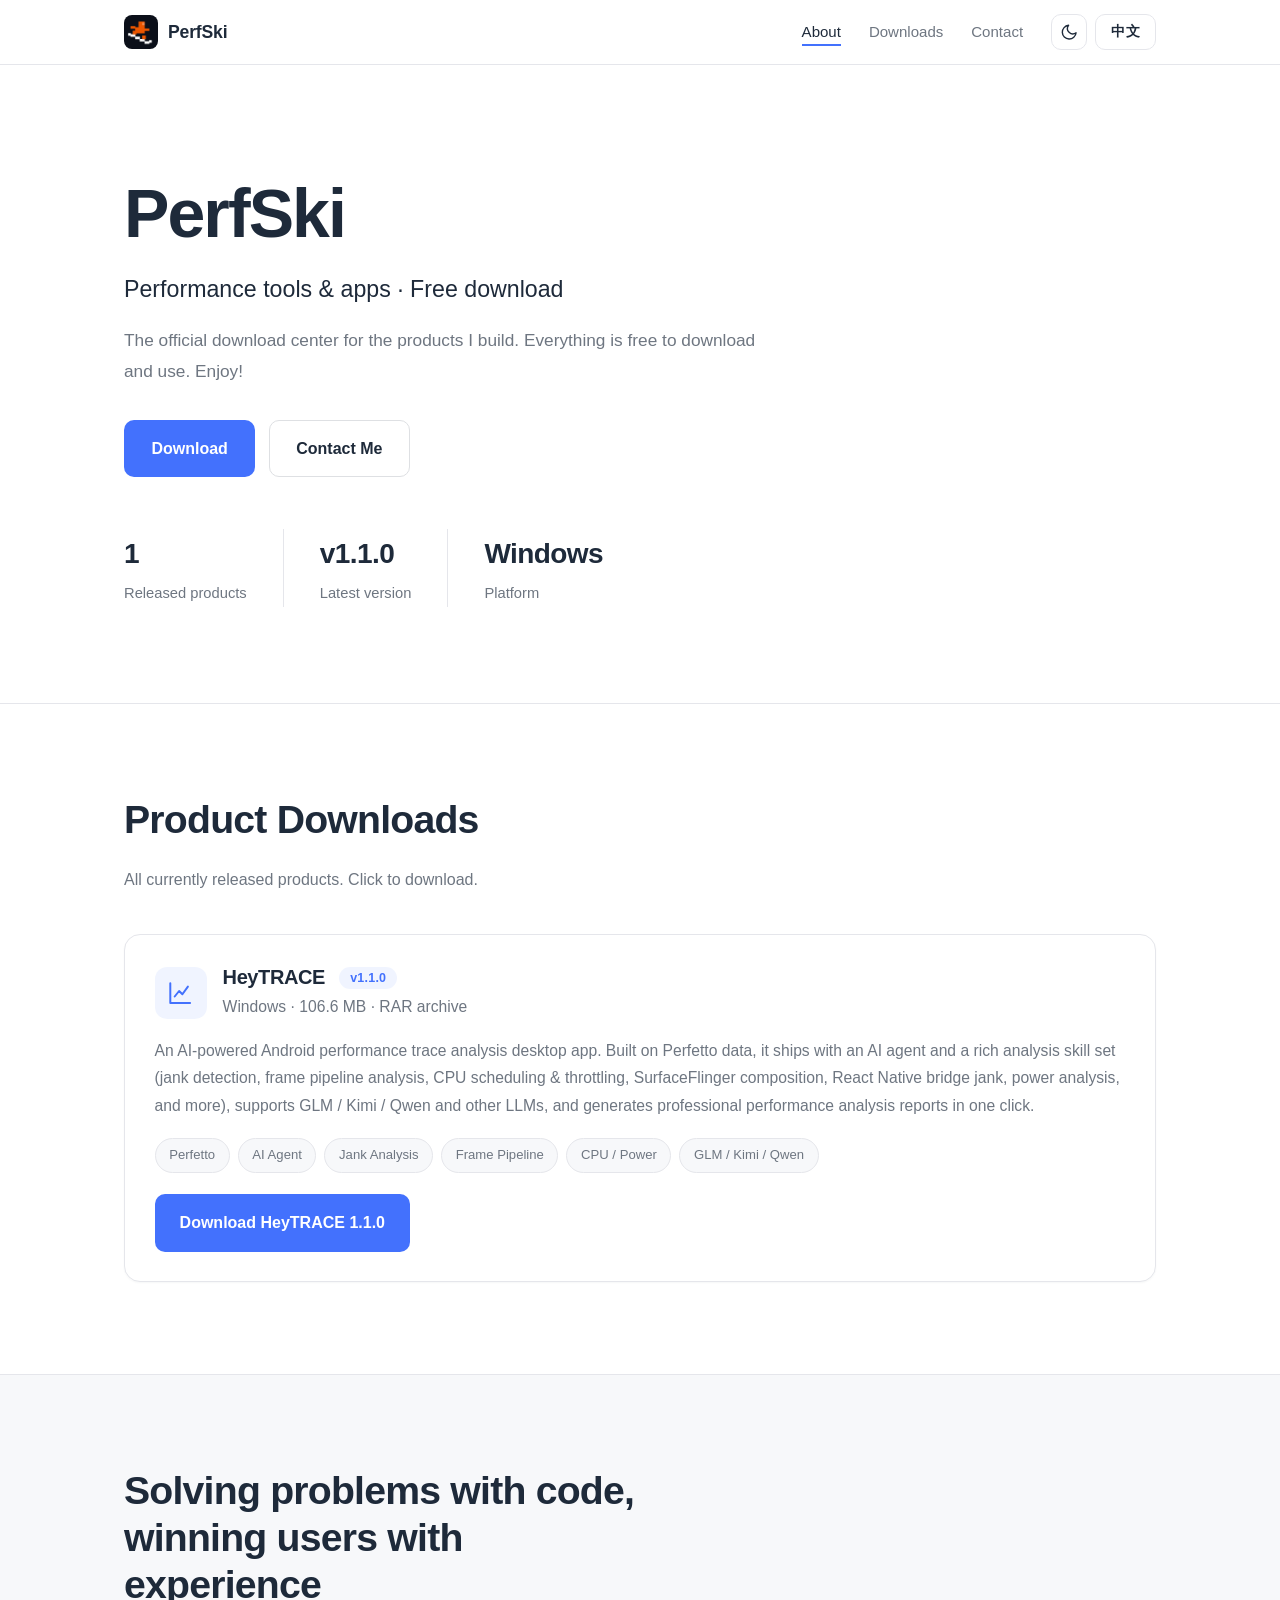
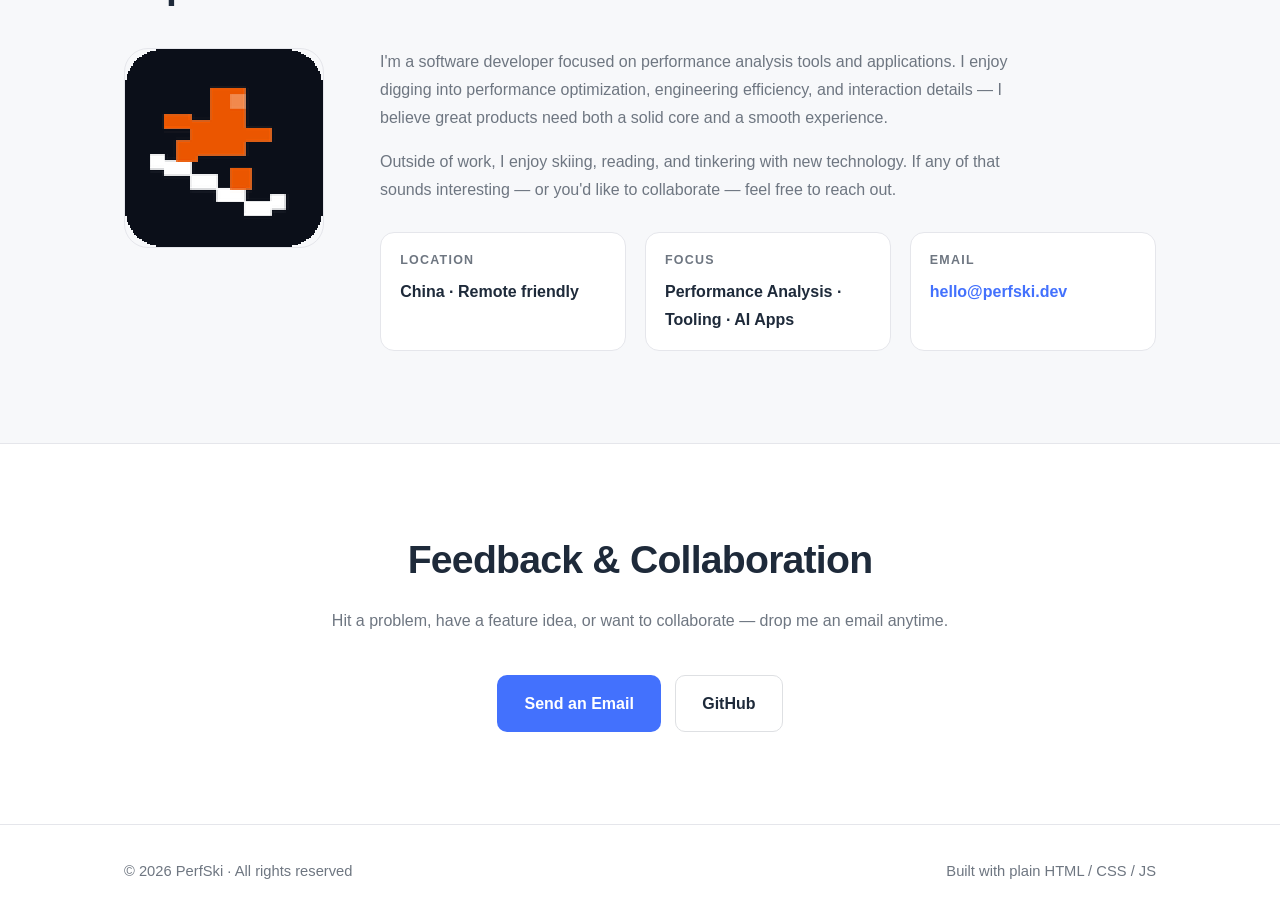
==== index.html @ 5a8af276 "Remove small kicker labels (产品/产品下载/关于) Co-Authored-By: Claude Code <noreply@anthropic.com>" ====
<!DOCTYPE html>
<html lang="zh-CN">
<head>
  <meta charset="UTF-8">
  <meta name="viewport" content="width=device-width, initial-scale=1.0">
  <title data-i18n="meta.title">PerfSki — 产品下载</title>
  <meta name="description" data-i18n-content="meta.description"
        content="PerfSki 产品下载中心：HeyTRACE 等自研工具与应用，免费下载。">
  <meta property="og:type" content="website">
  <meta property="og:title" data-i18n-content="meta.title" content="PerfSki — 产品下载">
  <meta property="og:description" data-i18n-content="meta.description"
        content="PerfSki 产品下载中心：HeyTRACE 等自研工具与应用，免费下载。">
  <meta name="theme-color" content="#ffffff">
  <link rel="icon" type="image/png" href="assets/favicon.png">
  <script>document.documentElement.classList.add("js");</script>
  <link rel="stylesheet" href="css/style.css?v=4">
</head>
<body>

  <!-- ============ 顶部导航 ============ -->
  <header class="site-header" id="top">
    <nav class="container nav">
      <a class="brand" href="#top" aria-label="PerfSki">
        <span class="brand-mark" aria-hidden="true">
          <img src="assets/logo.png" alt="" width="32" height="32">
        </span>
        <span class="brand-name">PerfSki</span>
      </a>

      <button class="nav-toggle" id="navToggle" aria-expanded="false" aria-controls="navMenu"
              data-i18n-aria="nav.menu" aria-label="打开菜单">
        <span class="bar"></span><span class="bar"></span><span class="bar"></span>
      </button>

      <div class="nav-menu" id="navMenu">
        <ul class="nav-links">
          <li><a href="#about" data-i18n="nav.about">关于</a></li>
          <li><a href="#projects" data-i18n="nav.projects">产品下载</a></li>
          <li><a href="#contact" data-i18n="nav.contact">联系</a></li>
        </ul>
        <div class="nav-actions">
          <button class="icon-btn" id="themeToggle" data-i18n-aria="nav.theme" aria-label="切换主题">
            <svg class="icon-moon" viewBox="0 0 24 24" aria-hidden="true">
              <path d="M21 12.8A9 9 0 1 1 11.2 3a7 7 0 0 0 9.8 9.8z"/>
            </svg>
            <svg class="icon-sun" viewBox="0 0 24 24" aria-hidden="true">
              <circle cx="12" cy="12" r="4"/>
              <path d="M12 2v2M12 20v2M4.9 4.9l1.4 1.4M17.7 17.7l1.4 1.4M2 12h2M20 12h2M4.9 19.1l1.4-1.4M17.7 6.3l1.4-1.4"/>
            </svg>
          </button>
          <button class="lang-btn" id="langToggle" aria-label="Switch language / 切换语言">
            <span data-lang-label>EN</span>
          </button>
        </div>
      </div>
    </nav>
  </header>

  <main>
    <!-- ============ 首屏 Hero ============ -->
    <section class="hero">
      <div class="container hero-inner">
        <h1 class="hero-title reveal">PerfSki</h1>
        <p class="hero-role reveal" data-i18n="hero.role">性能分析工具与应用 · 免费下载</p>
        <p class="hero-desc reveal" data-i18n="hero.desc">
          这里是我开发的产品官方下载中心，所有产品均可免费下载使用，欢迎体验。
        </p>
        <div class="hero-actions reveal">
          <a class="btn btn-primary" href="#projects" data-i18n="hero.cta.download">产品下载</a>
          <a class="btn btn-secondary" href="#contact" data-i18n="hero.cta.contact">联系我</a>
        </div>
        <ul class="hero-stats reveal">
          <li><strong>1</strong><span data-i18n="hero.stat.works">已发布产品</span></li>
          <li><strong>v1.1.0</strong><span data-i18n="hero.stat.version">最新版本</span></li>
          <li><strong>Windows</strong><span data-i18n="hero.stat.platform">支持平台</span></li>
        </ul>
      </div>
    </section>

    <!-- ============ 产品下载 ============ -->
    <section class="section" id="projects">
      <div class="container">
        <h2 class="section-title reveal" data-i18n="projects.title">产品下载</h2>
        <p class="section-desc reveal" data-i18n="projects.desc">当前发布的所有产品，点击即可下载。</p>
        <div class="projects-grid">

          <!-- ====== 产品 1：HeyTRACE 1.1.0 ====== -->
          <article class="card project-card download-card reveal">
            <div class="project-head">
              <div class="product-icon" aria-hidden="true">
                <svg viewBox="0 0 24 24">
                  <path d="M3 3v18h18"/>
                  <path d="M7 15l4-5 3 3 5-7"/>
                </svg>
              </div>
              <div>
                <h3>HeyTRACE <span class="version-badge">v1.1.0</span></h3>
                <p class="project-meta" data-i18n="projects.heytrace.meta">Windows · 106.6 MB · RAR 压缩包</p>
              </div>
            </div>
            <p data-i18n="projects.heytrace.desc">
              AI 驱动的 Android 性能 Trace 分析桌面工具。基于 Perfetto 数据，内置 AI Agent
              与性能分析技能库（卡顿检测、帧管线分析、CPU 调度与降频、SurfaceFlinger 合成、
              React Native 桥接卡顿、功耗分析等），支持 GLM / Kimi / Qwen 等大模型，
              一键生成专业的性能分析报告。
            </p>
            <ul class="tag-list">
              <li>Perfetto</li>
              <li>AI Agent</li>
              <li data-i18n="projects.tag.jank">卡顿分析</li>
              <li data-i18n="projects.tag.frame">帧管线</li>
              <li data-i18n="projects.tag.power">CPU / 功耗</li>
              <li>GLM / Kimi / Qwen</li>
            </ul>
            <div class="project-links">
              <a class="btn btn-primary btn-download"
                 href="https://github.com/perfski/heytrace/releases/download/HeyTRACE-v1.1.0/HeyTRACE-1.1.0.rar">
                <span data-i18n="projects.heytrace.download">下载 HeyTRACE 1.1.0</span>
              </a>
            </div>
          </article>

          <!-- ====== 未来更多产品追加在这里 ====== -->

        </div>
      </div>
    </section>

    <!-- ============ 关于 ============ -->
    <section class="section section-alt" id="about">
      <div class="container">
        <h2 class="section-title reveal" data-i18n="about.title">用代码解决问题，用体验打动用户</h2>
        <div class="about-grid">
          <div class="about-avatar reveal" aria-hidden="true">
            <img src="assets/favicon.png" alt="" width="200" height="200">
          </div>
          <div class="about-body">
            <p class="reveal" data-i18n="about.p1">
              我是一名软件开发者，专注于性能分析工具与应用开发。我喜欢研究性能优化、工程效率和交互细节，
              相信好的产品既要有扎实的内核，也要有顺滑的体验。
            </p>
            <p class="reveal" data-i18n="about.p2">
              工作之外，我享受滑雪、阅读和折腾新技术。如果你有感兴趣的话题或合作想法，欢迎随时联系我。
            </p>
            <dl class="fact-list reveal">
              <div class="fact">
                <dt data-i18n="about.fact.location.label">所在地</dt>
                <dd data-i18n="about.fact.location.value">中国 · 远程协作</dd>
              </div>
              <div class="fact">
                <dt data-i18n="about.fact.focus.label">关注方向</dt>
                <dd data-i18n="about.fact.focus.value">性能分析 · 工具开发 · AI 应用</dd>
              </div>
              <div class="fact">
                <dt data-i18n="about.fact.email.label">邮箱</dt>
                <dd><a href="mailto:hello@perfski.dev">hello@perfski.dev</a></dd>
              </div>
            </dl>
          </div>
        </div>
      </div>
    </section>

    <!-- ============ 联系 ============ -->
    <section class="section" id="contact">
      <div class="container contact-box reveal">
        <h2 class="section-title" data-i18n="contact.title">反馈与合作</h2>
        <p class="section-desc" data-i18n="contact.desc">
          使用中遇到问题、有功能建议或想合作，欢迎给我发邮件。
        </p>
        <div class="contact-actions">
          <a class="btn btn-primary" href="mailto:hello@perfski.dev" data-i18n="contact.cta.email">发送邮件</a>
          <a class="btn btn-secondary" href="https://github.com/perfski" target="_blank" rel="noopener">
            GitHub
          </a>
        </div>
      </div>
    </section>
  </main>

  <!-- ============ 页脚 ============ -->
  <footer class="site-footer">
    <div class="container footer-inner">
      <p>
        © <span id="year">2026</span> PerfSki ·
        <span data-i18n="footer.rights">保留所有权利</span>
      </p>
      <p class="footer-note" data-i18n="footer.built">使用纯 HTML / CSS / JS 构建</p>
    </div>
  </footer>

  <script src="js/translations.js?v=4"></script>
  <script src="js/main.js?v=4"></script>
</body>
</html>
---- css/style.css ----
/* ============================================================
   PerfSki — 产品下载站
   简约专业风格：白底 / 深藏青文字 / 品牌蓝强调 / 细边框卡片
   深色主题为辅。无渐变、无毛玻璃、无光晕装饰。
   ============================================================ */

:root {
  --font-sans: -apple-system, BlinkMacSystemFont, "Segoe UI", "PingFang SC",
    "Microsoft YaHei", "Noto Sans SC", Roboto, sans-serif;

  /* 浅色（默认） */
  --bg: #ffffff;
  --bg-alt: #f7f8fa;
  --surface: #ffffff;
  --border: #e5e6eb;
  --border-strong: #dee0e3;
  --text: #1e2a3a;
  --text-muted: #6e7681;
  --accent: #4371fd;
  --accent-hover: #2f5bea;
  --accent-soft: rgba(67, 113, 253, 0.08);
  --accent-glow: 0 0 8px 4px rgba(67, 113, 253, 0.2);
  --shadow-card: 0 1px 2px rgba(30, 42, 58, 0.04);
  --shadow-hover: 0 10px 28px rgba(30, 42, 58, 0.1);
  --header-bg: rgba(255, 255, 255, 0.92);
}

[data-theme="dark"] {
  --bg: #14171c;
  --bg-alt: #1a1e25;
  --surface: #1c2129;
  --border: rgba(255, 255, 255, 0.1);
  --border-strong: rgba(255, 255, 255, 0.16);
  --text: #e6edf3;
  --text-muted: #93a0af;
  --accent: #5b82ff;
  --accent-hover: #7ba0ff;
  --accent-soft: rgba(91, 130, 255, 0.14);
  --accent-glow: 0 0 8px 4px rgba(91, 130, 255, 0.22);
  --shadow-card: 0 1px 2px rgba(0, 0, 0, 0.3);
  --shadow-hover: 0 10px 28px rgba(0, 0, 0, 0.45);
  --header-bg: rgba(20, 23, 28, 0.92);
}

/* ---------- 基础 ---------- */
*,
*::before,
*::after {
  box-sizing: border-box;
}

html {
  scroll-behavior: smooth;
  scroll-padding-top: 5rem;
}

body {
  margin: 0;
  font-family: var(--font-sans);
  background: var(--bg);
  color: var(--text);
  line-height: 1.75;
  -webkit-font-smoothing: antialiased;
  transition: background-color 0.25s ease, color 0.25s ease;
}

::selection {
  background: rgba(67, 113, 253, 0.18);
}

img,
svg {
  display: block;
  max-width: 100%;
}

a {
  color: var(--accent);
  text-decoration: none;
  transition: color 0.18s ease;
}

a:hover {
  color: var(--accent-hover);
}

h1,
h2,
h3 {
  line-height: 1.2;
  letter-spacing: -0.02em;
  font-weight: 600;
  margin: 0 0 0.6em;
}

p {
  margin: 0 0 1em;
}

ul {
  margin: 0;
  padding: 0;
  list-style: none;
}

.container {
  max-width: 1080px;
  margin: 0 auto;
  padding: 0 1.5rem;
}

/* ---------- 顶部导航 ---------- */
.site-header {
  position: sticky;
  top: 0;
  z-index: 100;
  background: var(--header-bg);
  backdrop-filter: blur(8px);
  -webkit-backdrop-filter: blur(8px);
  border-bottom: 1px solid var(--border);
}

.nav {
  display: flex;
  align-items: center;
  justify-content: space-between;
  height: 4rem;
  gap: 1rem;
}

.brand {
  display: inline-flex;
  align-items: center;
  gap: 0.6rem;
  color: var(--text);
  font-weight: 600;
  font-size: 1.1rem;
  letter-spacing: -0.01em;
}

.brand:hover {
  color: var(--text);
  opacity: 0.85;
}

.brand-mark {
  display: grid;
  place-items: center;
  width: 2.15rem;
  height: 2.15rem;
  background: #0b0f19;
  border-radius: 8px;
  overflow: hidden;
}

.brand-mark img {
  display: block;
  width: 1.75rem;
  height: 1.75rem;
}

.nav-menu {
  display: flex;
  align-items: center;
  gap: 1.75rem;
}

.nav-links {
  display: flex;
  gap: 1.75rem;
}

.nav-links a {
  color: var(--text-muted);
  font-size: 0.94rem;
  font-weight: 500;
  padding: 0.25rem 0;
  border-bottom: 2px solid transparent;
  transition: color 0.18s ease, border-color 0.18s ease;
}

.nav-links a:hover,
.nav-links a.active {
  color: var(--text);
  border-bottom-color: var(--accent);
}

.nav-actions {
  display: flex;
  align-items: center;
  gap: 0.5rem;
}

.icon-btn,
.lang-btn {
  border: 1px solid var(--border);
  background: var(--surface);
  color: var(--text);
  cursor: pointer;
  transition: border-color 0.18s ease, color 0.18s ease;
}

.icon-btn:hover,
.lang-btn:hover {
  border-color: var(--accent);
  color: var(--accent);
}

.icon-btn {
  width: 2.25rem;
  height: 2.25rem;
  display: grid;
  place-items: center;
  border-radius: 10px;
}

.icon-btn svg {
  width: 1.15rem;
  height: 1.15rem;
  stroke: currentColor;
  fill: none;
  stroke-width: 1.8;
  stroke-linecap: round;
  stroke-linejoin: round;
}

/* 主题图标：浅色显示月亮（点击进深色），深色显示太阳 */
.icon-sun {
  display: none;
}

[data-theme="dark"] .icon-sun {
  display: block;
}

[data-theme="dark"] .icon-moon {
  display: none;
}

.lang-btn {
  height: 2.25rem;
  padding: 0 0.95rem;
  border-radius: 10px;
  font-size: 0.85rem;
  font-weight: 600;
  letter-spacing: 0.02em;
}

/* 汉堡按钮（移动端） */
.nav-toggle {
  display: none;
  flex-direction: column;
  justify-content: center;
  gap: 5px;
  width: 2.5rem;
  height: 2.5rem;
  padding: 0;
  border: 1px solid var(--border);
  border-radius: 10px;
  background: var(--surface);
  cursor: pointer;
}

.nav-toggle .bar {
  width: 18px;
  height: 2px;
  margin: 0 auto;
  background: var(--text);
  border-radius: 2px;
  transition: transform 0.25s ease, opacity 0.25s ease;
}

/* ---------- Hero ---------- */
.hero {
  padding: 7rem 0 6rem;
  border-bottom: 1px solid var(--border);
}

.hero-title {
  font-size: clamp(2.6rem, 5.6vw, 4.25rem);
  font-weight: 700;
  letter-spacing: -0.028em;
  line-height: 1.08;
  margin-bottom: 1.15rem;
}

.hero-role {
  font-size: clamp(1.15rem, 2.4vw, 1.45rem);
  font-weight: 500;
  color: var(--text);
  margin-bottom: 1rem;
}

.hero-desc {
  max-width: 40rem;
  color: var(--text-muted);
  font-size: 1.08rem;
}

.hero-actions {
  display: flex;
  flex-wrap: wrap;
  gap: 0.85rem;
  margin: 2.15rem 0 3.25rem;
}

.hero-stats {
  display: flex;
  flex-wrap: wrap;
  gap: 0;
}

.hero-stats li {
  display: flex;
  flex-direction: column;
  gap: 0.15rem;
  padding: 0 2.25rem;
  border-left: 1px solid var(--border);
}

.hero-stats li:first-child {
  padding-left: 0;
  border-left: none;
}

.hero-stats strong {
  font-size: 1.75rem;
  font-weight: 700;
  letter-spacing: -0.02em;
  color: var(--text);
}

.hero-stats span {
  color: var(--text-muted);
  font-size: 0.92rem;
}

/* ---------- 按钮 ---------- */
.btn {
  display: inline-flex;
  align-items: center;
  justify-content: center;
  padding: 0.85rem 1.65rem;
  border-radius: 10px;
  font-size: 1rem;
  font-weight: 600;
  border: 1px solid transparent;
  cursor: pointer;
  transition: background-color 0.18s ease, border-color 0.18s ease,
    color 0.18s ease, box-shadow 0.18s ease;
}

.btn-primary {
  background: var(--accent);
  color: #ffffff;
}

.btn-primary:hover {
  background: var(--accent-hover);
  color: #ffffff;
  box-shadow: var(--accent-glow);
}

.btn-secondary {
  background: var(--surface);
  border-color: var(--border-strong);
  color: var(--text);
}

.btn-secondary:hover {
  border-color: var(--accent);
  color: var(--accent);
}

/* ---------- 通用 Section ---------- */
.section {
  padding: 5.75rem 0;
}

.section-alt {
  background: var(--bg-alt);
  border-top: 1px solid var(--border);
  border-bottom: 1px solid var(--border);
}

.section-title {
  font-size: clamp(1.75rem, 3.6vw, 2.45rem);
  font-weight: 700;
  max-width: 32rem;
}

.section-desc {
  color: var(--text-muted);
  max-width: 40rem;
  margin-bottom: 2.5rem;
}

/* ---------- 关于 ---------- */
.about-grid {
  display: grid;
  grid-template-columns: auto 1fr;
  gap: 3.5rem;
  align-items: start;
  margin-top: 2.5rem;
}

.about-avatar img {
  width: 200px;
  height: 200px;
  border-radius: 24px;
  border: 1px solid var(--border);
  image-rendering: pixelated;
}

.about-body p {
  color: var(--text-muted);
  max-width: 40rem;
}

.fact-list {
  display: grid;
  grid-template-columns: repeat(auto-fit, minmax(11rem, 1fr));
  gap: 1.15rem;
  margin: 1.75rem 0 0;
}

.fact {
  background: var(--surface);
  border: 1px solid var(--border);
  border-radius: 14px;
  padding: 1.05rem 1.2rem;
}

.fact dt {
  font-size: 0.78rem;
  font-weight: 600;
  letter-spacing: 0.1em;
  text-transform: uppercase;
  color: var(--text-muted);
  margin-bottom: 0.35rem;
}

.fact dd {
  margin: 0;
  font-weight: 600;
}

/* ---------- 卡片 / 产品 ---------- */
.card {
  background: var(--surface);
  border: 1px solid var(--border);
  border-radius: 16px;
  padding: 1.85rem;
  box-shadow: var(--shadow-card);
  transition: border-color 0.2s ease, box-shadow 0.2s ease;
}

.card:hover {
  border-color: var(--accent);
  box-shadow: var(--shadow-hover);
}

.projects-grid {
  display: grid;
  grid-template-columns: repeat(auto-fit, minmax(320px, 1fr));
  gap: 1.35rem;
  margin-top: 2.5rem;
}

.project-card h3 {
  font-size: 1.25rem;
  font-weight: 700;
}

.project-card p {
  color: var(--text-muted);
  font-size: 0.98rem;
}

.project-links {
  display: flex;
  flex-wrap: wrap;
  gap: 0.9rem;
  margin-top: 1.35rem;
}

/* 产品下载卡片 */
.download-card .project-head {
  display: flex;
  align-items: center;
  gap: 1rem;
  margin-bottom: 1rem;
}

.product-icon {
  display: grid;
  place-items: center;
  flex: none;
  width: 3.25rem;
  height: 3.25rem;
  background: var(--accent-soft);
  border-radius: 12px;
}

.product-icon svg {
  width: 1.65rem;
  height: 1.65rem;
  stroke: var(--accent);
  fill: none;
  stroke-width: 1.8;
  stroke-linecap: round;
  stroke-linejoin: round;
}

.download-card .project-head h3 {
  margin-bottom: 0.25rem;
}

.version-badge {
  display: inline-block;
  vertical-align: middle;
  margin-left: 0.55rem;
  padding: 0.22rem 0.7rem;
  border-radius: 999px;
  background: var(--accent-soft);
  color: var(--accent);
  font-size: 0.78rem;
  font-weight: 600;
  letter-spacing: 0.02em;
}

.project-meta {
  margin: 0;
  font-size: 0.88rem;
}

.tag-list {
  display: flex;
  flex-wrap: wrap;
  gap: 0.5rem;
  margin-top: 1.15rem;
}

.tag-list li {
  font-size: 0.82rem;
  font-weight: 500;
  color: var(--text-muted);
  background: var(--bg-alt);
  border: 1px solid var(--border);
  border-radius: 999px;
  padding: 0.32rem 0.85rem;
}

.btn-download {
  padding-left: 1.5rem;
  padding-right: 1.5rem;
}

/* ---------- 联系 ---------- */
.contact-box {
  text-align: center;
}

.contact-box .section-title,
.contact-box .section-desc {
  margin-left: auto;
  margin-right: auto;
}

.contact-actions {
  display: flex;
  justify-content: center;
  flex-wrap: wrap;
  gap: 0.85rem;
}

/* ---------- 页脚 ---------- */
.site-footer {
  padding: 2.15rem 0;
  border-top: 1px solid var(--border);
}

.footer-inner {
  display: flex;
  flex-wrap: wrap;
  align-items: center;
  justify-content: space-between;
  gap: 0.75rem;
  color: var(--text-muted);
  font-size: 0.92rem;
}

.footer-inner p {
  margin: 0;
}

/* ---------- 滚动出现动画（仅在 JS 可用时隐藏初始状态） ---------- */
.js .reveal {
  opacity: 0;
  transform: translateY(14px);
  transition: opacity 0.55s ease, transform 0.55s ease;
}

.js .reveal.visible {
  opacity: 1;
  transform: none;
}

@media (prefers-reduced-motion: reduce) {
  html {
    scroll-behavior: auto;
  }

  .js .reveal {
    opacity: 1;
    transform: none;
    transition: none;
  }
}

/* ---------- 响应式 ---------- */
@media (max-width: 820px) {
  .nav-toggle {
    display: flex;
  }

  .nav-menu {
    position: absolute;
    top: 100%;
    left: 0;
    right: 0;
    flex-direction: column;
    align-items: stretch;
    gap: 1.25rem;
    padding: 1.25rem 1.5rem 1.75rem;
    background: var(--header-bg);
    backdrop-filter: blur(8px);
    -webkit-backdrop-filter: blur(8px);
    border-bottom: 1px solid var(--border);
    display: none;
  }

  .nav-menu.open {
    display: flex;
  }

  .nav-links {
    flex-direction: column;
    gap: 0.25rem;
  }

  .nav-links a {
    display: block;
    padding: 0.7rem 0;
    font-size: 1.05rem;
    border-bottom: none;
  }

  .nav-links a.active {
    color: var(--accent);
  }

  .nav-actions {
    justify-content: flex-start;
  }

  .hero {
    padding: 5rem 0 4.25rem;
  }

  .hero-stats {
    flex-direction: column;
    gap: 1.15rem;
  }

  .hero-stats li {
    padding: 0;
    border-left: none;
  }

  .about-grid {
    grid-template-columns: 1fr;
    gap: 2rem;
  }

  .section {
    padding: 4.5rem 0;
  }
}

@media (max-width: 480px) {
  .hero-actions .btn {
    width: 100%;
  }

  .footer-inner {
    flex-direction: column;
    text-align: center;
  }
}
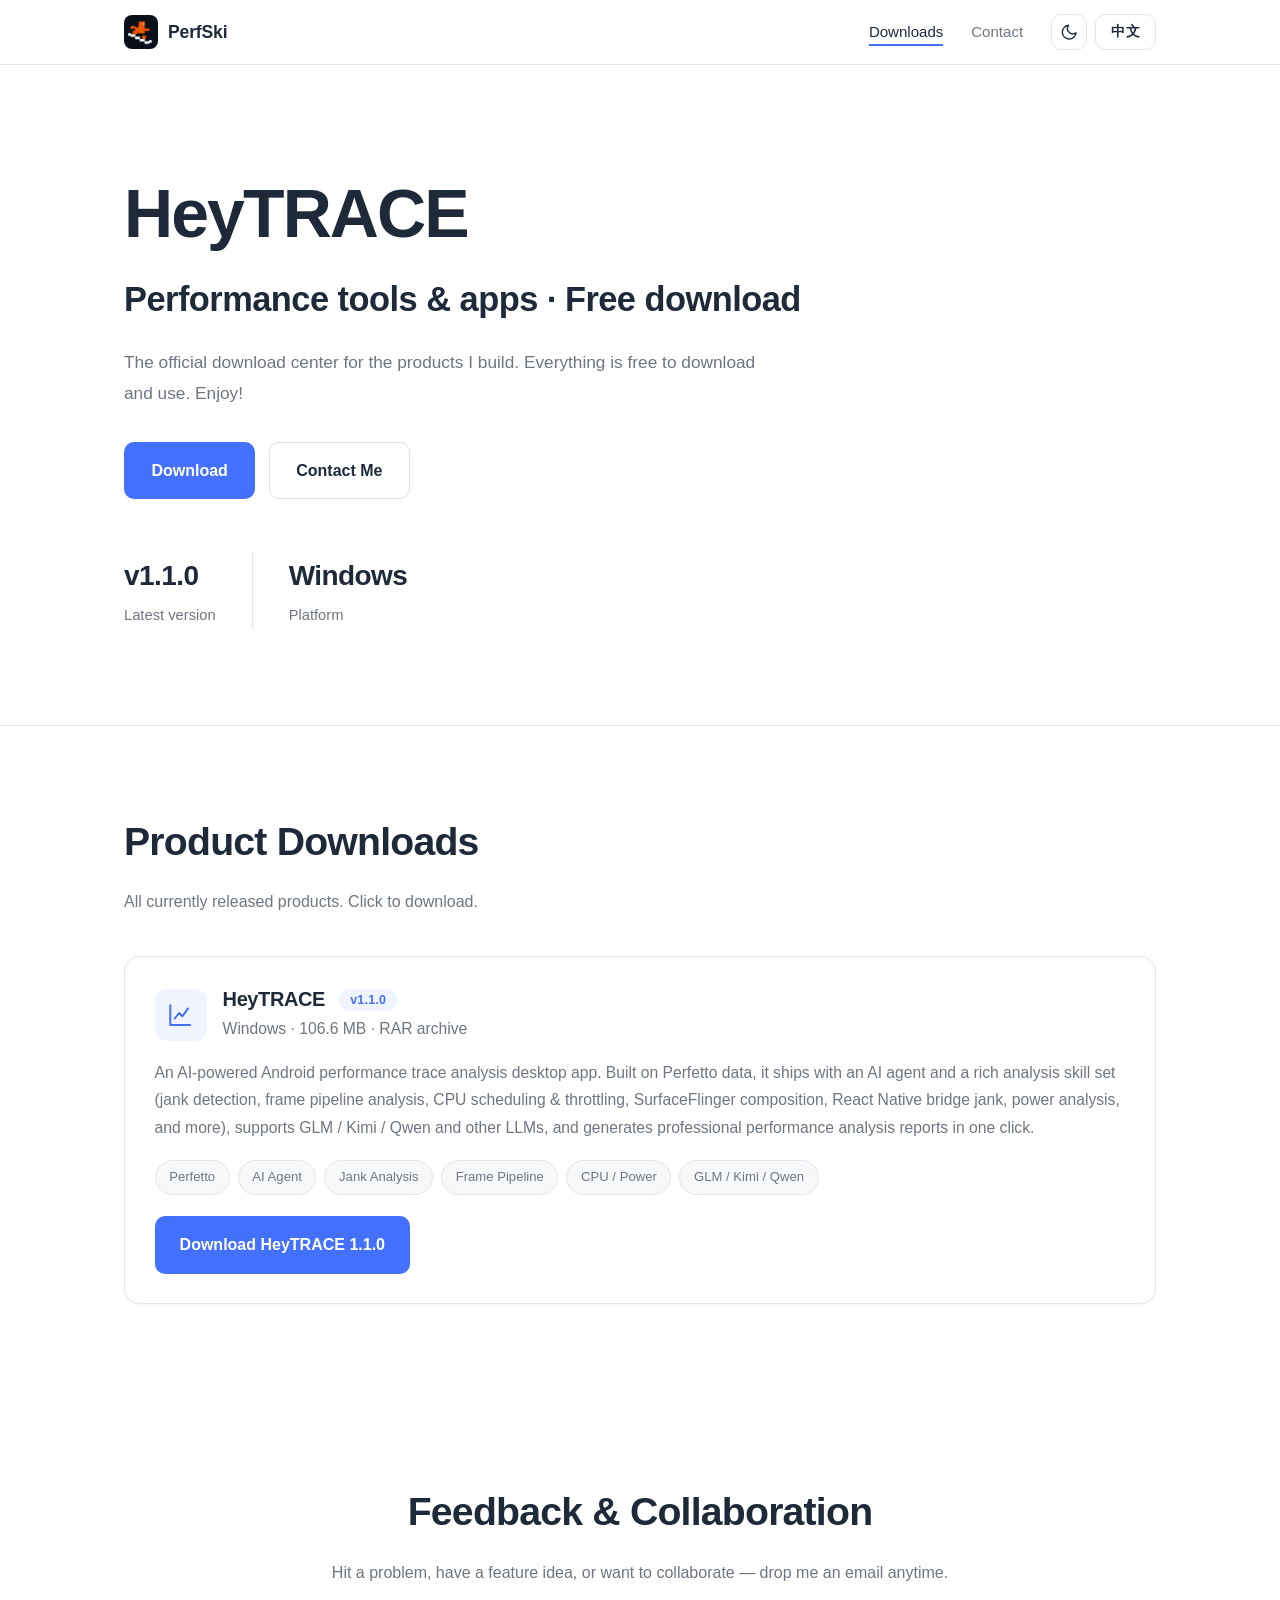
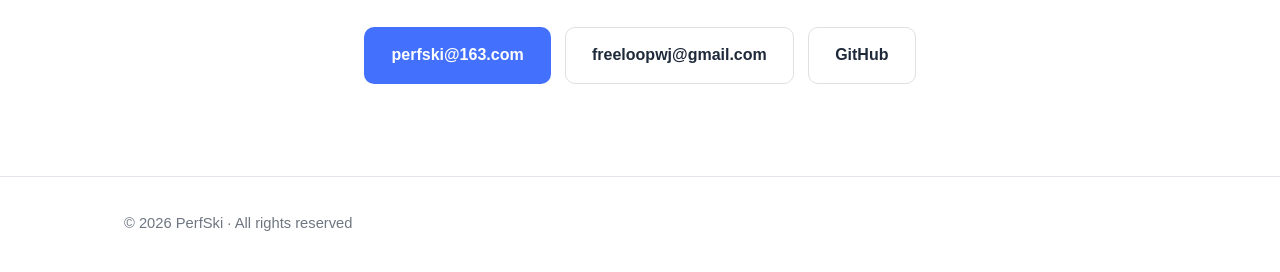
==== commit d3d747bc: "Rework page: HeyTRACE hero, contact emails, drop about/footer note - Hero big title: PerfSki -> HeyT" ====
--- a/index.html
+++ b/index.html
@@ -13,7 +13,7 @@
   <meta name="theme-color" content="#ffffff">
   <link rel="icon" type="image/png" href="assets/favicon.png">
   <script>document.documentElement.classList.add("js");</script>
-  <link rel="stylesheet" href="css/style.css?v=4">
+  <link rel="stylesheet" href="css/style.css?v=5">
 </head>
 <body>
 
@@ -34,7 +34,6 @@
 
       <div class="nav-menu" id="navMenu">
         <ul class="nav-links">
-          <li><a href="#about" data-i18n="nav.about">关于</a></li>
           <li><a href="#projects" data-i18n="nav.projects">产品下载</a></li>
           <li><a href="#contact" data-i18n="nav.contact">联系</a></li>
         </ul>
@@ -60,7 +59,7 @@
     <!-- ============ 首屏 Hero ============ -->
     <section class="hero">
       <div class="container hero-inner">
-        <h1 class="hero-title reveal">PerfSki</h1>
+        <h1 class="hero-title reveal">HeyTRACE</h1>
         <p class="hero-role reveal" data-i18n="hero.role">性能分析工具与应用 · 免费下载</p>
         <p class="hero-desc reveal" data-i18n="hero.desc">
           这里是我开发的产品官方下载中心，所有产品均可免费下载使用，欢迎体验。
@@ -70,7 +69,6 @@
           <a class="btn btn-secondary" href="#contact" data-i18n="hero.cta.contact">联系我</a>
         </div>
         <ul class="hero-stats reveal">
-          <li><strong>1</strong><span data-i18n="hero.stat.works">已发布产品</span></li>
           <li><strong>v1.1.0</strong><span data-i18n="hero.stat.version">最新版本</span></li>
           <li><strong>Windows</strong><span data-i18n="hero.stat.platform">支持平台</span></li>
         </ul>
@@ -126,41 +124,6 @@
       </div>
     </section>
 
-    <!-- ============ 关于 ============ -->
-    <section class="section section-alt" id="about">
-      <div class="container">
-        <h2 class="section-title reveal" data-i18n="about.title">用代码解决问题，用体验打动用户</h2>
-        <div class="about-grid">
-          <div class="about-avatar reveal" aria-hidden="true">
-            <img src="assets/favicon.png" alt="" width="200" height="200">
-          </div>
-          <div class="about-body">
-            <p class="reveal" data-i18n="about.p1">
-              我是一名软件开发者，专注于性能分析工具与应用开发。我喜欢研究性能优化、工程效率和交互细节，
-              相信好的产品既要有扎实的内核，也要有顺滑的体验。
-            </p>
-            <p class="reveal" data-i18n="about.p2">
-              工作之外，我享受滑雪、阅读和折腾新技术。如果你有感兴趣的话题或合作想法，欢迎随时联系我。
-            </p>
-            <dl class="fact-list reveal">
-              <div class="fact">
-                <dt data-i18n="about.fact.location.label">所在地</dt>
-                <dd data-i18n="about.fact.location.value">中国 · 远程协作</dd>
-              </div>
-              <div class="fact">
-                <dt data-i18n="about.fact.focus.label">关注方向</dt>
-                <dd data-i18n="about.fact.focus.value">性能分析 · 工具开发 · AI 应用</dd>
-              </div>
-              <div class="fact">
-                <dt data-i18n="about.fact.email.label">邮箱</dt>
-                <dd><a href="mailto:hello@perfski.dev">hello@perfski.dev</a></dd>
-              </div>
-            </dl>
-          </div>
-        </div>
-      </div>
-    </section>
-
     <!-- ============ 联系 ============ -->
     <section class="section" id="contact">
       <div class="container contact-box reveal">
@@ -169,7 +132,8 @@
           使用中遇到问题、有功能建议或想合作，欢迎给我发邮件。
         </p>
         <div class="contact-actions">
-          <a class="btn btn-primary" href="mailto:hello@perfski.dev" data-i18n="contact.cta.email">发送邮件</a>
+          <a class="btn btn-primary" href="mailto:perfski@163.com">perfski@163.com</a>
+          <a class="btn btn-secondary" href="mailto:freeloopwj@gmail.com">freeloopwj@gmail.com</a>
           <a class="btn btn-secondary" href="https://github.com/perfski" target="_blank" rel="noopener">
             GitHub
           </a>
@@ -185,11 +149,10 @@
         © <span id="year">2026</span> PerfSki ·
         <span data-i18n="footer.rights">保留所有权利</span>
       </p>
-      <p class="footer-note" data-i18n="footer.built">使用纯 HTML / CSS / JS 构建</p>
     </div>
   </footer>
 
-  <script src="js/translations.js?v=4"></script>
-  <script src="js/main.js?v=4"></script>
+  <script src="js/translations.js?v=5"></script>
+  <script src="js/main.js?v=5"></script>
 </body>
 </html>
--- a/css/style.css
+++ b/css/style.css
@@ -285,10 +285,11 @@
 }
 
 .hero-role {
-  font-size: clamp(1.15rem, 2.4vw, 1.45rem);
-  font-weight: 500;
-  color: var(--text);
-  margin-bottom: 1rem;
+  font-size: clamp(1.55rem, 3.2vw, 2.15rem);
+  font-weight: 600;
+  letter-spacing: -0.015em;
+  color: var(--text);
+  margin-bottom: 1.15rem;
 }
 
 .hero-desc {
@@ -393,56 +394,6 @@
   color: var(--text-muted);
   max-width: 40rem;
   margin-bottom: 2.5rem;
-}
-
-/* ---------- 关于 ---------- */
-.about-grid {
-  display: grid;
-  grid-template-columns: auto 1fr;
-  gap: 3.5rem;
-  align-items: start;
-  margin-top: 2.5rem;
-}
-
-.about-avatar img {
-  width: 200px;
-  height: 200px;
-  border-radius: 24px;
-  border: 1px solid var(--border);
-  image-rendering: pixelated;
-}
-
-.about-body p {
-  color: var(--text-muted);
-  max-width: 40rem;
-}
-
-.fact-list {
-  display: grid;
-  grid-template-columns: repeat(auto-fit, minmax(11rem, 1fr));
-  gap: 1.15rem;
-  margin: 1.75rem 0 0;
-}
-
-.fact {
-  background: var(--surface);
-  border: 1px solid var(--border);
-  border-radius: 14px;
-  padding: 1.05rem 1.2rem;
-}
-
-.fact dt {
-  font-size: 0.78rem;
-  font-weight: 600;
-  letter-spacing: 0.1em;
-  text-transform: uppercase;
-  color: var(--text-muted);
-  margin-bottom: 0.35rem;
-}
-
-.fact dd {
-  margin: 0;
-  font-weight: 600;
 }
 
 /* ---------- 卡片 / 产品 ---------- */
@@ -678,11 +629,6 @@
     border-left: none;
   }
 
-  .about-grid {
-    grid-template-columns: 1fr;
-    gap: 2rem;
-  }
-
   .section {
     padding: 4.5rem 0;
   }
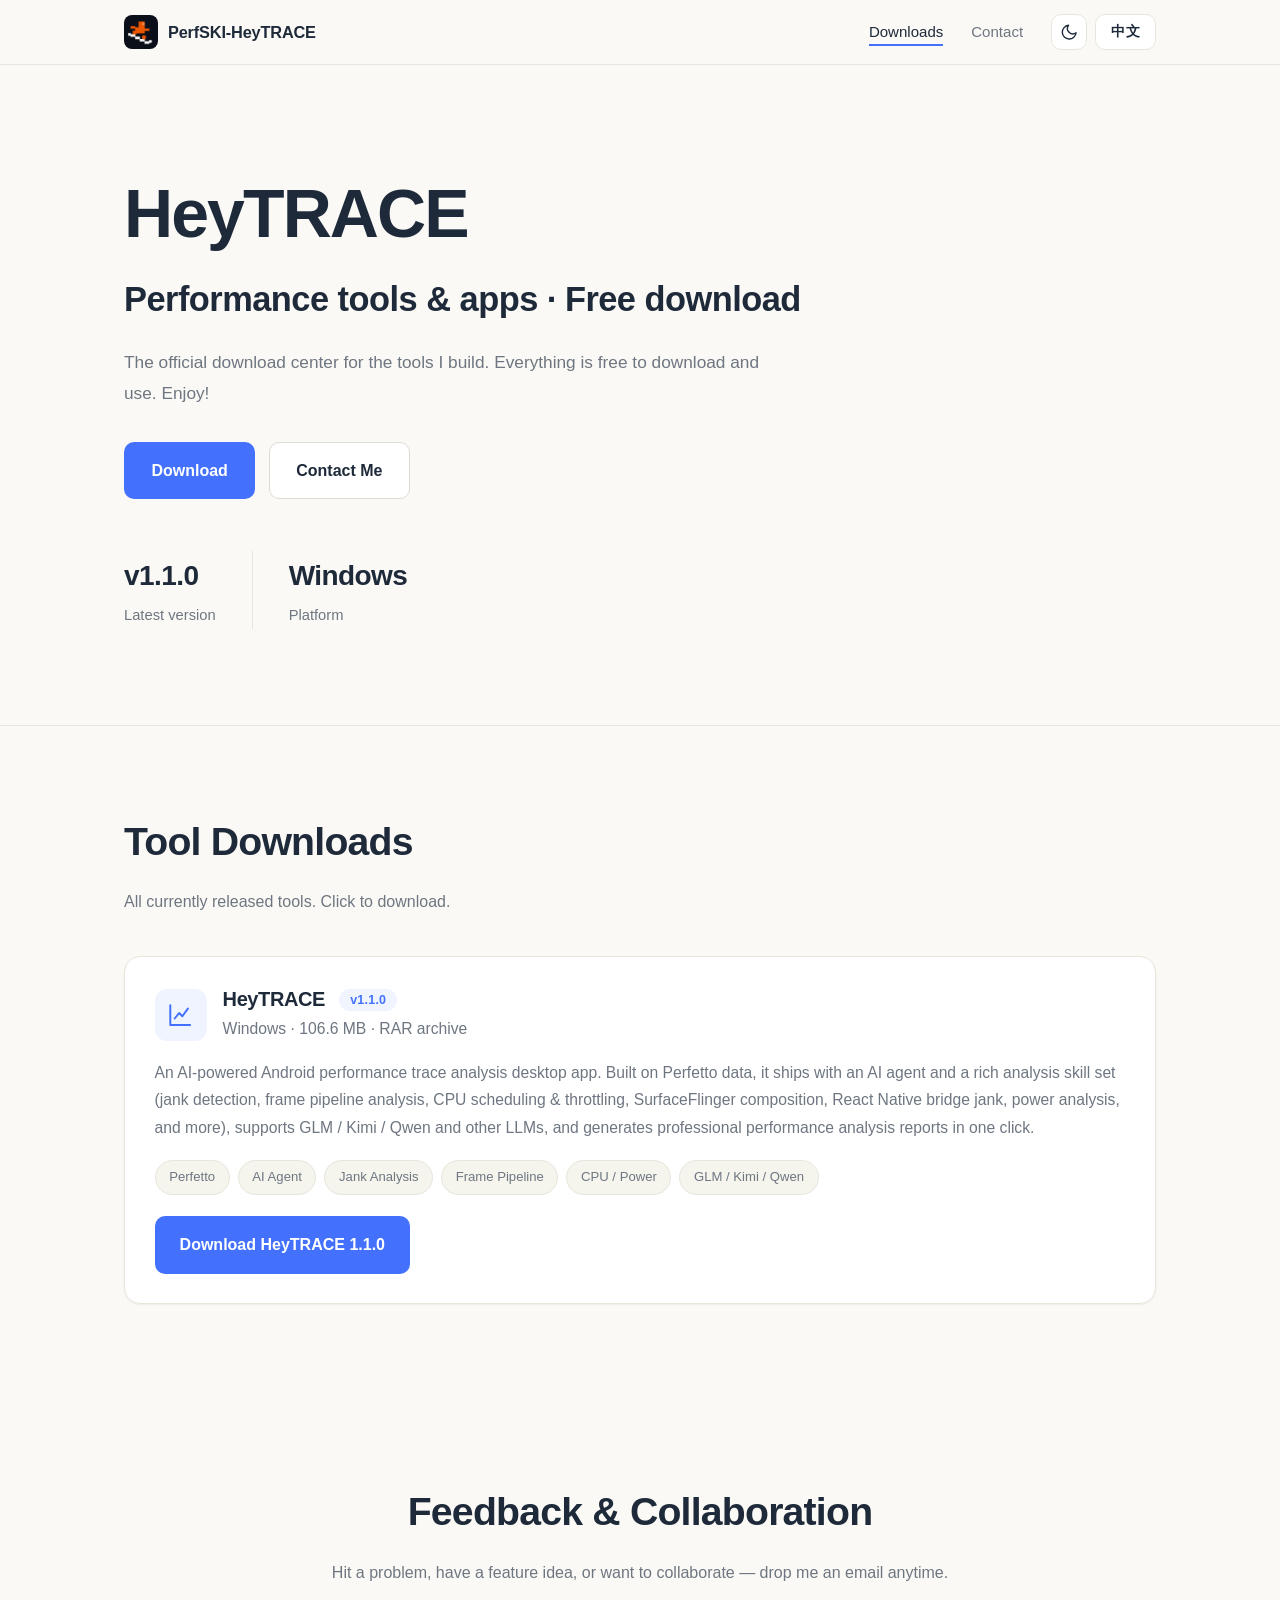
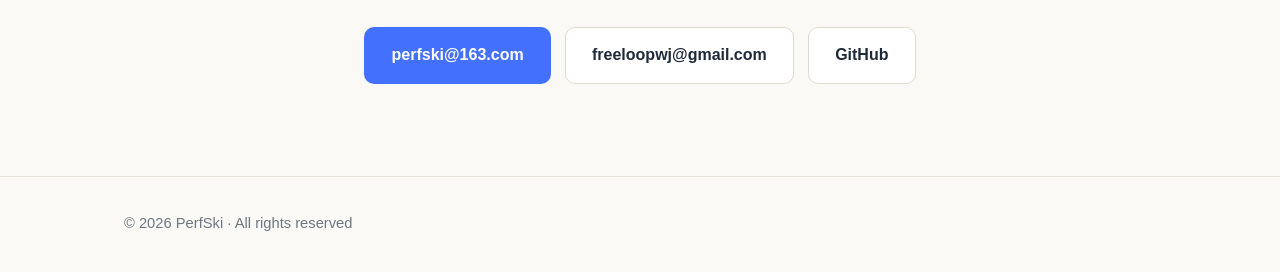
==== commit 0ed7b78f: "Rename to 工具下载, brand PerfSKI-HeyTRACE, claude.com warm background - "产品下载" -> "工具下载" across page, E" ====
--- a/index.html
+++ b/index.html
@@ -3,28 +3,28 @@
 <head>
   <meta charset="UTF-8">
   <meta name="viewport" content="width=device-width, initial-scale=1.0">
-  <title data-i18n="meta.title">PerfSki — 产品下载</title>
+  <title data-i18n="meta.title">PerfSki — 工具下载</title>
   <meta name="description" data-i18n-content="meta.description"
-        content="PerfSki 产品下载中心：HeyTRACE 等自研工具与应用，免费下载。">
+        content="PerfSki 工具下载中心：HeyTRACE 等自研工具与应用，免费下载。">
   <meta property="og:type" content="website">
-  <meta property="og:title" data-i18n-content="meta.title" content="PerfSki — 产品下载">
+  <meta property="og:title" data-i18n-content="meta.title" content="PerfSki — 工具下载">
   <meta property="og:description" data-i18n-content="meta.description"
-        content="PerfSki 产品下载中心：HeyTRACE 等自研工具与应用，免费下载。">
-  <meta name="theme-color" content="#ffffff">
+        content="PerfSki 工具下载中心：HeyTRACE 等自研工具与应用，免费下载。">
+  <meta name="theme-color" content="#faf9f5">
   <link rel="icon" type="image/png" href="assets/favicon.png">
   <script>document.documentElement.classList.add("js");</script>
-  <link rel="stylesheet" href="css/style.css?v=5">
+  <link rel="stylesheet" href="css/style.css?v=6">
 </head>
 <body>
 
   <!-- ============ 顶部导航 ============ -->
   <header class="site-header" id="top">
     <nav class="container nav">
-      <a class="brand" href="#top" aria-label="PerfSki">
+      <a class="brand" href="#top" aria-label="PerfSKI-HeyTRACE">
         <span class="brand-mark" aria-hidden="true">
           <img src="assets/logo.png" alt="" width="32" height="32">
         </span>
-        <span class="brand-name">PerfSki</span>
+        <span class="brand-name">PerfSKI-HeyTRACE</span>
       </a>
 
       <button class="nav-toggle" id="navToggle" aria-expanded="false" aria-controls="navMenu"
@@ -34,7 +34,7 @@
 
       <div class="nav-menu" id="navMenu">
         <ul class="nav-links">
-          <li><a href="#projects" data-i18n="nav.projects">产品下载</a></li>
+          <li><a href="#projects" data-i18n="nav.projects">工具下载</a></li>
           <li><a href="#contact" data-i18n="nav.contact">联系</a></li>
         </ul>
         <div class="nav-actions">
@@ -62,10 +62,10 @@
         <h1 class="hero-title reveal">HeyTRACE</h1>
         <p class="hero-role reveal" data-i18n="hero.role">性能分析工具与应用 · 免费下载</p>
         <p class="hero-desc reveal" data-i18n="hero.desc">
-          这里是我开发的产品官方下载中心，所有产品均可免费下载使用，欢迎体验。
+          这里是我开发的工具官方下载中心，所有工具均可免费下载使用，欢迎体验。
         </p>
         <div class="hero-actions reveal">
-          <a class="btn btn-primary" href="#projects" data-i18n="hero.cta.download">产品下载</a>
+          <a class="btn btn-primary" href="#projects" data-i18n="hero.cta.download">工具下载</a>
           <a class="btn btn-secondary" href="#contact" data-i18n="hero.cta.contact">联系我</a>
         </div>
         <ul class="hero-stats reveal">
@@ -75,14 +75,14 @@
       </div>
     </section>
 
-    <!-- ============ 产品下载 ============ -->
+    <!-- ============ 工具下载 ============ -->
     <section class="section" id="projects">
       <div class="container">
-        <h2 class="section-title reveal" data-i18n="projects.title">产品下载</h2>
-        <p class="section-desc reveal" data-i18n="projects.desc">当前发布的所有产品，点击即可下载。</p>
+        <h2 class="section-title reveal" data-i18n="projects.title">工具下载</h2>
+        <p class="section-desc reveal" data-i18n="projects.desc">当前发布的所有工具，点击即可下载。</p>
         <div class="projects-grid">
 
-          <!-- ====== 产品 1：HeyTRACE 1.1.0 ====== -->
+          <!-- ====== 工具 1：HeyTRACE 1.1.0 ====== -->
           <article class="card project-card download-card reveal">
             <div class="project-head">
               <div class="product-icon" aria-hidden="true">
@@ -118,7 +118,7 @@
             </div>
           </article>
 
-          <!-- ====== 未来更多产品追加在这里 ====== -->
+          <!-- ====== 未来更多工具追加在这里 ====== -->
 
         </div>
       </div>
@@ -152,7 +152,7 @@
     </div>
   </footer>
 
-  <script src="js/translations.js?v=5"></script>
-  <script src="js/main.js?v=5"></script>
+  <script src="js/translations.js?v=6"></script>
+  <script src="js/main.js?v=6"></script>
 </body>
 </html>
--- a/css/style.css
+++ b/css/style.css
@@ -1,6 +1,6 @@
 /* ============================================================
-   PerfSki — 产品下载站
-   简约专业风格：白底 / 深藏青文字 / 品牌蓝强调 / 细边框卡片
+   PerfSki — 工具下载站
+   简约专业风格：暖米色底（参考 claude.com）/ 深色文字 / 品牌蓝强调 / 细边框卡片
    深色主题为辅。无渐变、无毛玻璃、无光晕装饰。
    ============================================================ */
 
@@ -8,27 +8,27 @@
   --font-sans: -apple-system, BlinkMacSystemFont, "Segoe UI", "PingFang SC",
     "Microsoft YaHei", "Noto Sans SC", Roboto, sans-serif;
 
-  /* 浅色（默认） */
-  --bg: #ffffff;
-  --bg-alt: #f7f8fa;
+  /* 浅色（默认）— 暖米色调，参考 claude.com */
+  --bg: #faf9f5;
+  --bg-alt: #f5f4ed;
   --surface: #ffffff;
-  --border: #e5e6eb;
-  --border-strong: #dee0e3;
+  --border: #e8e6dc;
+  --border-strong: #dedcd1;
   --text: #1e2a3a;
   --text-muted: #6e7681;
   --accent: #4371fd;
   --accent-hover: #2f5bea;
   --accent-soft: rgba(67, 113, 253, 0.08);
   --accent-glow: 0 0 8px 4px rgba(67, 113, 253, 0.2);
-  --shadow-card: 0 1px 2px rgba(30, 42, 58, 0.04);
-  --shadow-hover: 0 10px 28px rgba(30, 42, 58, 0.1);
-  --header-bg: rgba(255, 255, 255, 0.92);
+  --shadow-card: 0 1px 2px rgba(20, 20, 19, 0.05);
+  --shadow-hover: 0 10px 28px rgba(20, 20, 19, 0.1);
+  --header-bg: rgba(250, 249, 245, 0.92);
 }
 
 [data-theme="dark"] {
-  --bg: #14171c;
-  --bg-alt: #1a1e25;
-  --surface: #1c2129;
+  --bg: #141413;
+  --bg-alt: #1a1918;
+  --surface: #1f1e1d;
   --border: rgba(255, 255, 255, 0.1);
   --border-strong: rgba(255, 255, 255, 0.16);
   --text: #e6edf3;
@@ -39,7 +39,7 @@
   --accent-glow: 0 0 8px 4px rgba(91, 130, 255, 0.22);
   --shadow-card: 0 1px 2px rgba(0, 0, 0, 0.3);
   --shadow-hover: 0 10px 28px rgba(0, 0, 0, 0.45);
-  --header-bg: rgba(20, 23, 28, 0.92);
+  --header-bg: rgba(20, 20, 19, 0.92);
 }
 
 /* ---------- 基础 ---------- */
@@ -134,8 +134,12 @@
   gap: 0.6rem;
   color: var(--text);
   font-weight: 600;
-  font-size: 1.1rem;
+  font-size: 1.02rem;
   letter-spacing: -0.01em;
+}
+
+.brand-name {
+  white-space: nowrap;
 }
 
 .brand:hover {
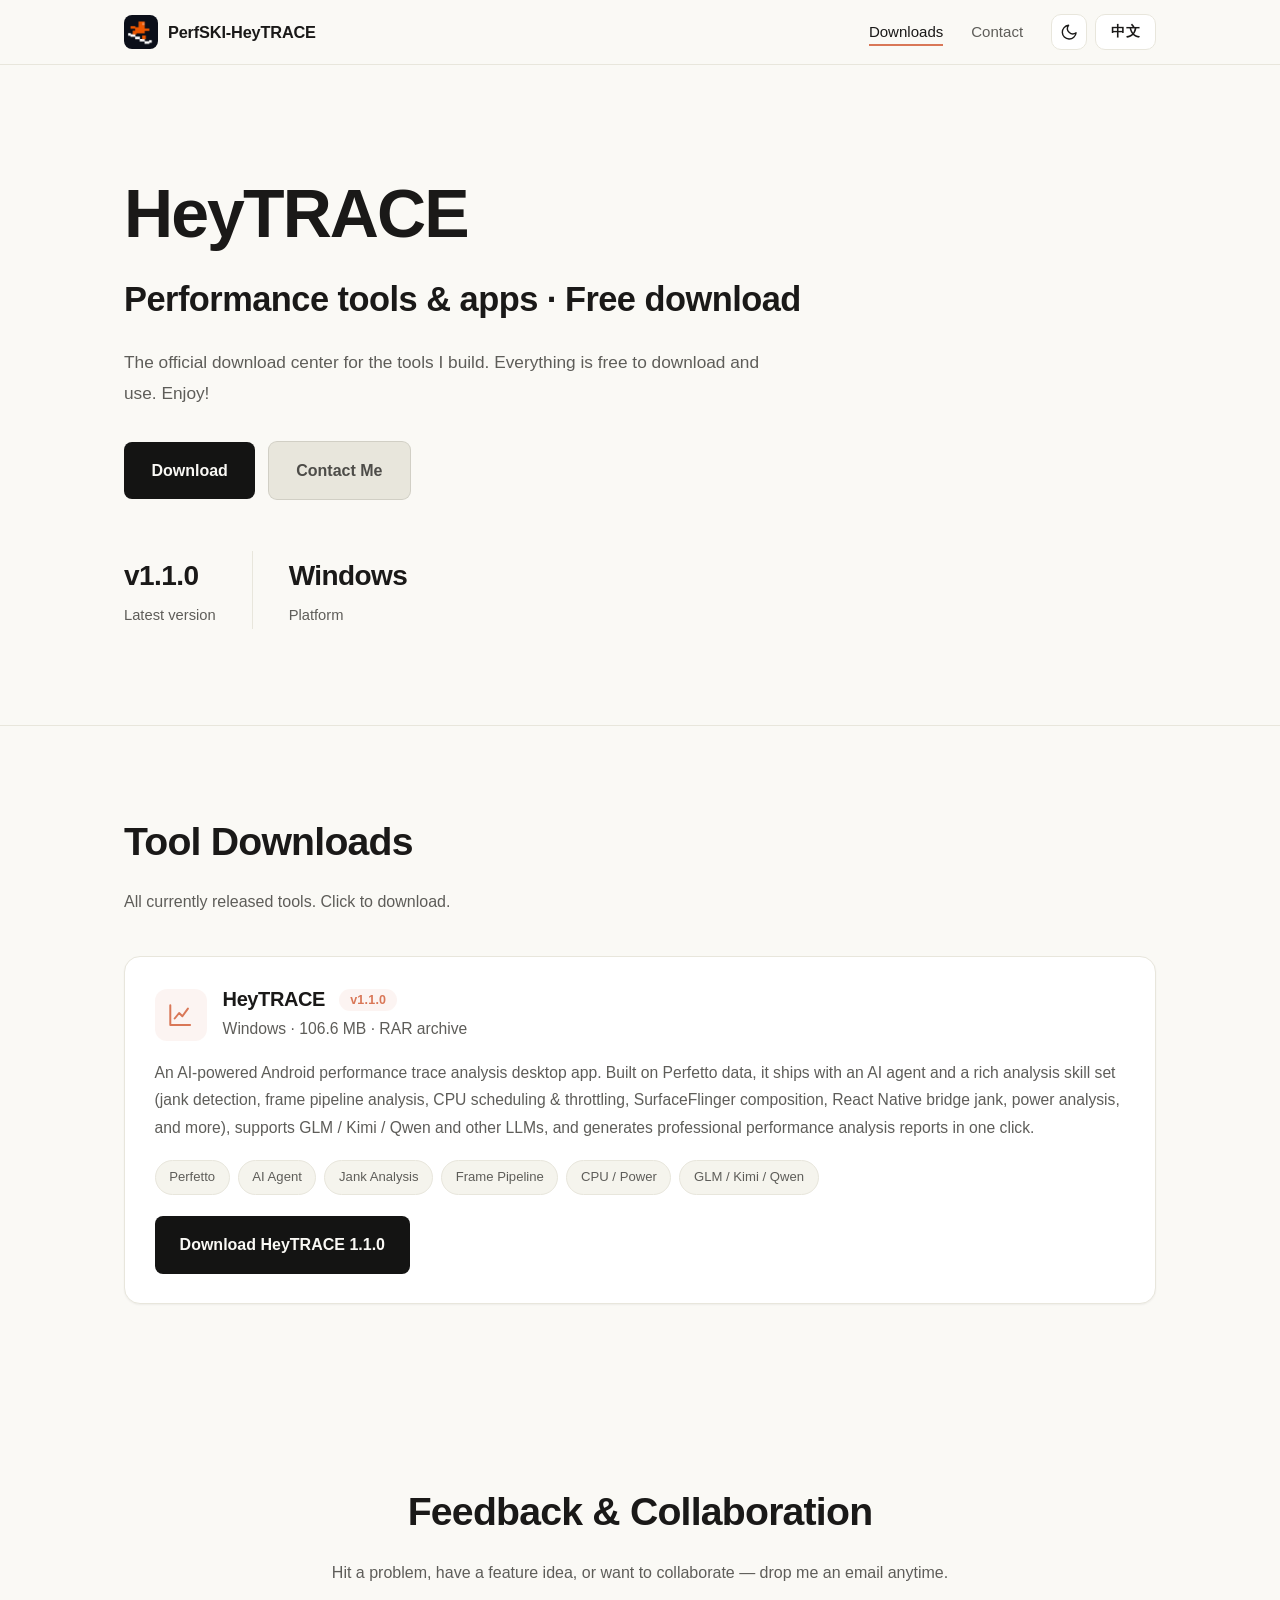
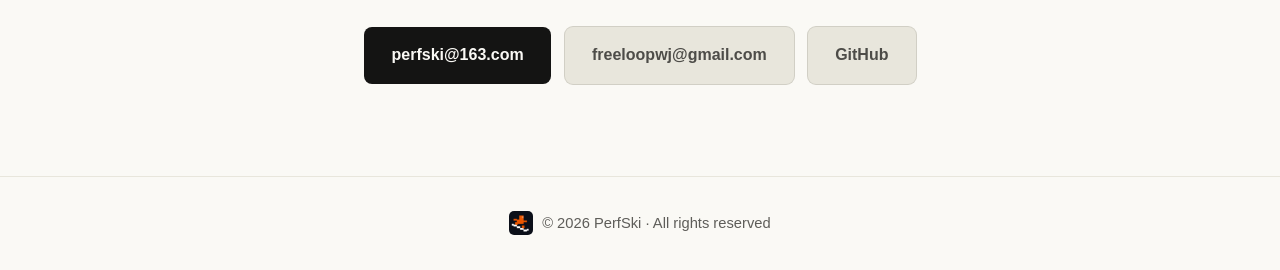
==== commit c89393e3: "Update brand title, footer layout and claude.com-aligned color palette" ====
--- a/index.html
+++ b/index.html
@@ -3,17 +3,17 @@
 <head>
   <meta charset="UTF-8">
   <meta name="viewport" content="width=device-width, initial-scale=1.0">
-  <title data-i18n="meta.title">PerfSki — 工具下载</title>
+  <title data-i18n="meta.title">HeyTRACE — 工具下载</title>
   <meta name="description" data-i18n-content="meta.description"
         content="PerfSki 工具下载中心：HeyTRACE 等自研工具与应用，免费下载。">
   <meta property="og:type" content="website">
-  <meta property="og:title" data-i18n-content="meta.title" content="PerfSki — 工具下载">
+  <meta property="og:title" data-i18n-content="meta.title" content="HeyTRACE — 工具下载">
   <meta property="og:description" data-i18n-content="meta.description"
         content="PerfSki 工具下载中心：HeyTRACE 等自研工具与应用，免费下载。">
   <meta name="theme-color" content="#faf9f5">
   <link rel="icon" type="image/png" href="assets/favicon.png">
   <script>document.documentElement.classList.add("js");</script>
-  <link rel="stylesheet" href="css/style.css?v=6">
+  <link rel="stylesheet" href="css/style.css?v=8">
 </head>
 <body>
 
@@ -145,14 +145,17 @@
   <!-- ============ 页脚 ============ -->
   <footer class="site-footer">
     <div class="container footer-inner">
-      <p>
-        © <span id="year">2026</span> PerfSki ·
-        <span data-i18n="footer.rights">保留所有权利</span>
+      <p class="footer-line">
+        <span class="footer-logo" aria-hidden="true">
+          <img src="assets/logo.png" alt="" width="20" height="20">
+        </span>
+        <span class="footer-copy">© <span id="year">2026</span> PerfSki ·
+          <span data-i18n="footer.rights">保留所有权利</span></span>
       </p>
     </div>
   </footer>
 
-  <script src="js/translations.js?v=6"></script>
-  <script src="js/main.js?v=6"></script>
+  <script src="js/translations.js?v=7"></script>
+  <script src="js/main.js?v=7"></script>
 </body>
 </html>
--- a/css/style.css
+++ b/css/style.css
@@ -1,6 +1,6 @@
 /* ============================================================
    PerfSki — 工具下载站
-   简约专业风格：暖米色底（参考 claude.com）/ 深色文字 / 品牌蓝强调 / 细边框卡片
+   简约专业风格：暖米色底 / 深墨色按钮 / 赤陶橙强调（配色参考 claude.com）
    深色主题为辅。无渐变、无毛玻璃、无光晕装饰。
    ============================================================ */
 
@@ -8,18 +8,22 @@
   --font-sans: -apple-system, BlinkMacSystemFont, "Segoe UI", "PingFang SC",
     "Microsoft YaHei", "Noto Sans SC", Roboto, sans-serif;
 
-  /* 浅色（默认）— 暖米色调，参考 claude.com */
+  /* 浅色（默认）— 与 claude.com 同一套灰度和强调色 */
   --bg: #faf9f5;
   --bg-alt: #f5f4ed;
   --surface: #ffffff;
   --border: #e8e6dc;
   --border-strong: #dedcd1;
-  --text: #1e2a3a;
-  --text-muted: #6e7681;
-  --accent: #4371fd;
-  --accent-hover: #2f5bea;
-  --accent-soft: rgba(67, 113, 253, 0.08);
-  --accent-glow: 0 0 8px 4px rgba(67, 113, 253, 0.2);
+  --text: #1a1918;
+  --text-muted: #5e5d59;
+  --accent: #d97757;
+  --accent-hover: #c6613f;
+  --accent-soft: rgba(217, 119, 87, 0.08);
+  --btn-primary-bg: #141413;
+  --btn-primary-fg: #faf9f5;
+  --btn-secondary-bg: #e8e6dc;
+  --btn-secondary-fg: #4d4c48;
+  --btn-secondary-border: #d1cfc5;
   --shadow-card: 0 1px 2px rgba(20, 20, 19, 0.05);
   --shadow-hover: 0 10px 28px rgba(20, 20, 19, 0.1);
   --header-bg: rgba(250, 249, 245, 0.92);
@@ -31,12 +35,16 @@
   --surface: #1f1e1d;
   --border: rgba(255, 255, 255, 0.1);
   --border-strong: rgba(255, 255, 255, 0.16);
-  --text: #e6edf3;
-  --text-muted: #93a0af;
-  --accent: #5b82ff;
-  --accent-hover: #7ba0ff;
-  --accent-soft: rgba(91, 130, 255, 0.14);
-  --accent-glow: 0 0 8px 4px rgba(91, 130, 255, 0.22);
+  --text: #faf9f5;
+  --text-muted: #9c9a92;
+  --accent: #d97757;
+  --accent-hover: #c6613f;
+  --accent-soft: rgba(217, 119, 87, 0.14);
+  --btn-primary-bg: #faf9f5;
+  --btn-primary-fg: #141413;
+  --btn-secondary-bg: #30302e;
+  --btn-secondary-fg: #faf9f5;
+  --btn-secondary-border: #3d3d3a;
   --shadow-card: 0 1px 2px rgba(0, 0, 0, 0.3);
   --shadow-hover: 0 10px 28px rgba(0, 0, 0, 0.45);
   --header-bg: rgba(20, 20, 19, 0.92);
@@ -65,7 +73,7 @@
 }
 
 ::selection {
-  background: rgba(67, 113, 253, 0.18);
+  background: rgba(217, 119, 87, 0.18);
 }
 
 img,
@@ -346,35 +354,35 @@
   align-items: center;
   justify-content: center;
   padding: 0.85rem 1.65rem;
-  border-radius: 10px;
+  border-radius: 8px;
   font-size: 1rem;
   font-weight: 600;
   border: 1px solid transparent;
   cursor: pointer;
-  transition: background-color 0.18s ease, border-color 0.18s ease,
-    color 0.18s ease, box-shadow 0.18s ease;
+  transition: background-color 0.2s ease, border-color 0.2s ease,
+    color 0.2s ease, box-shadow 0.2s ease;
 }
 
 .btn-primary {
-  background: var(--accent);
-  color: #ffffff;
+  background: var(--btn-primary-bg);
+  color: var(--btn-primary-fg);
+  box-shadow: 0 0 0 0 var(--btn-primary-bg);
 }
 
 .btn-primary:hover {
-  background: var(--accent-hover);
-  color: #ffffff;
-  box-shadow: var(--accent-glow);
+  color: var(--btn-primary-fg);
+  box-shadow: 0 0 0 2px var(--btn-primary-bg);
 }
 
 .btn-secondary {
-  background: var(--surface);
-  border-color: var(--border-strong);
-  color: var(--text);
+  background: var(--btn-secondary-bg);
+  color: var(--btn-secondary-fg);
+  box-shadow: 0 0 0 0 var(--btn-secondary-bg), 0 0 0 1px var(--btn-secondary-border);
 }
 
 .btn-secondary:hover {
-  border-color: var(--accent);
-  color: var(--accent);
+  color: var(--btn-primary-bg);
+  box-shadow: 0 0 0 1px var(--btn-secondary-bg), 0 0 0 2px var(--btn-secondary-border);
 }
 
 /* ---------- 通用 Section ---------- */
@@ -539,7 +547,8 @@
   display: flex;
   flex-wrap: wrap;
   align-items: center;
-  justify-content: space-between;
+  justify-content: center;
+  text-align: center;
   gap: 0.75rem;
   color: var(--text-muted);
   font-size: 0.92rem;
@@ -547,6 +556,31 @@
 
 .footer-inner p {
   margin: 0;
+}
+
+.footer-line {
+  display: inline-flex;
+  align-items: center;
+  justify-content: center;
+  gap: 0.55rem;
+  line-height: 1.6;
+}
+
+.footer-logo {
+  display: grid;
+  place-items: center;
+  flex: none;
+  width: 1.5rem;
+  height: 1.5rem;
+  background: #0b0f19;
+  border-radius: 5px;
+  overflow: hidden;
+}
+
+.footer-logo img {
+  display: block;
+  width: 1.25rem;
+  height: 1.25rem;
 }
 
 /* ---------- 滚动出现动画（仅在 JS 可用时隐藏初始状态） ---------- */
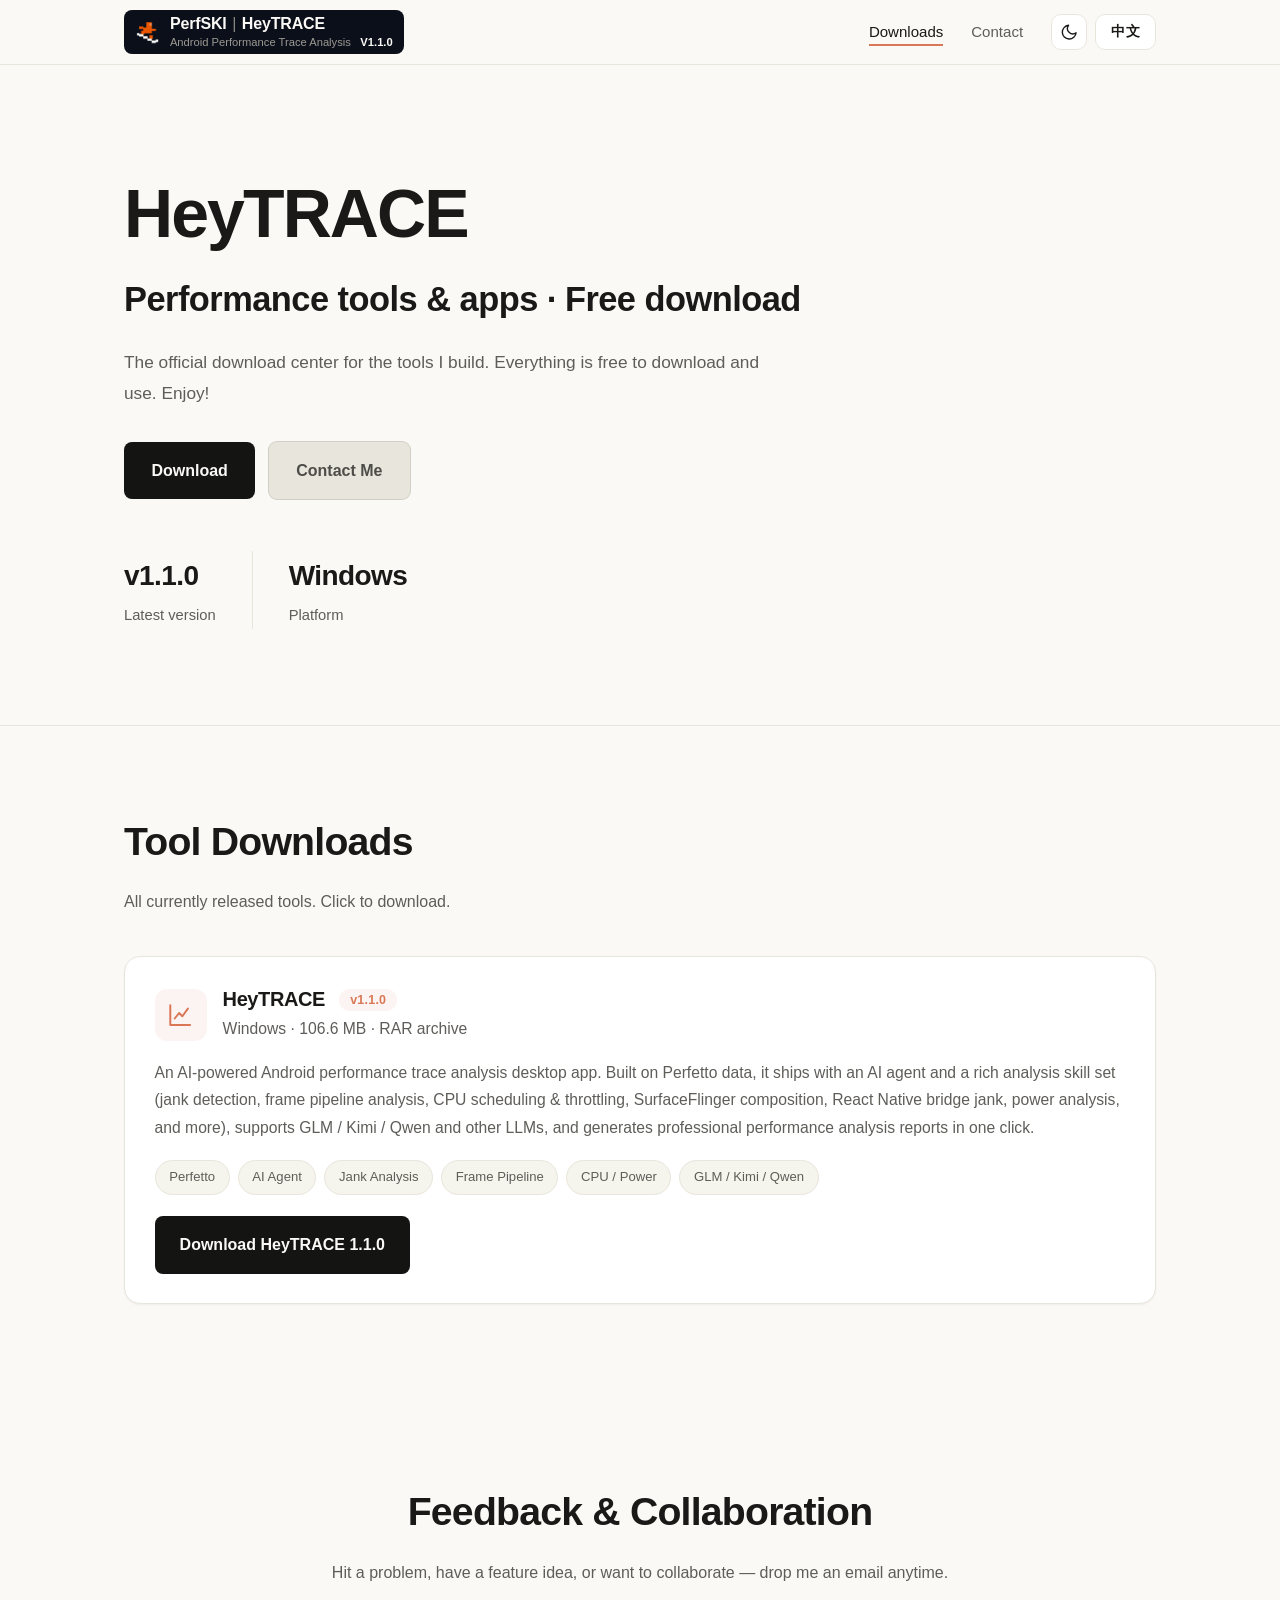
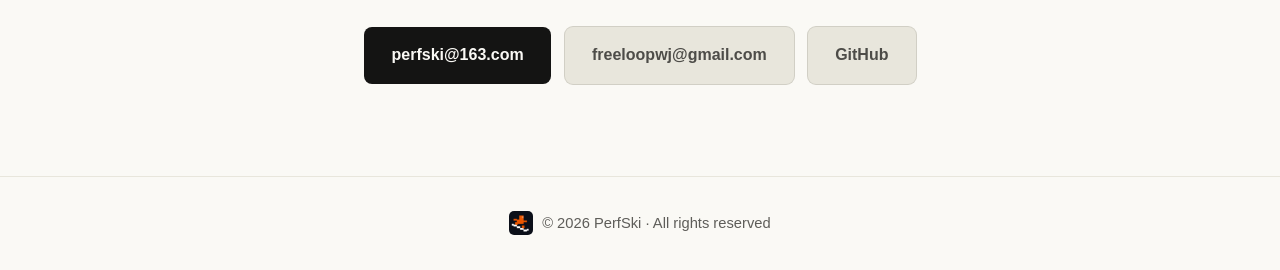
==== commit a09c4e63: "Redesign header brand badge with PerfSKI | HeyTRACE lockup" ====
--- a/index.html
+++ b/index.html
@@ -5,26 +5,36 @@
   <meta name="viewport" content="width=device-width, initial-scale=1.0">
   <title data-i18n="meta.title">HeyTRACE — 工具下载</title>
   <meta name="description" data-i18n-content="meta.description"
-        content="PerfSki 工具下载中心：HeyTRACE 等自研工具与应用，免费下载。">
+        content="PerfSki 工具下载中心：HeyTRACE 等自研工具与应用，免费下载">
   <meta property="og:type" content="website">
   <meta property="og:title" data-i18n-content="meta.title" content="HeyTRACE — 工具下载">
   <meta property="og:description" data-i18n-content="meta.description"
-        content="PerfSki 工具下载中心：HeyTRACE 等自研工具与应用，免费下载。">
+        content="PerfSki 工具下载中心：HeyTRACE 等自研工具与应用，免费下载">
   <meta name="theme-color" content="#faf9f5">
   <link rel="icon" type="image/png" href="assets/favicon.png">
   <script>document.documentElement.classList.add("js");</script>
-  <link rel="stylesheet" href="css/style.css?v=8">
+  <link rel="stylesheet" href="css/style.css?v=9">
 </head>
 <body>
 
   <!-- ============ 顶部导航 ============ -->
   <header class="site-header" id="top">
     <nav class="container nav">
-      <a class="brand" href="#top" aria-label="PerfSKI-HeyTRACE">
-        <span class="brand-mark" aria-hidden="true">
-          <img src="assets/logo.png" alt="" width="32" height="32">
+      <a class="brand" href="#top" aria-label="PerfSKI HeyTRACE">
+        <span class="brand-badge">
+          <img class="brand-logo" src="assets/logo.png" alt="" width="28" height="28">
+          <span class="brand-copy">
+            <span class="brand-line">
+              <span class="brand-family">PerfSKI</span>
+              <span class="brand-divider">|</span>
+              <span class="brand-product">HeyTRACE</span>
+            </span>
+            <span class="brand-sub">
+              <span data-i18n="brand.subtitle">Android 性能 Trace 分析工具</span>
+              <span class="brand-version">V1.1.0</span>
+            </span>
+          </span>
         </span>
-        <span class="brand-name">PerfSKI-HeyTRACE</span>
       </a>
 
       <button class="nav-toggle" id="navToggle" aria-expanded="false" aria-controls="navMenu"
@@ -62,7 +72,7 @@
         <h1 class="hero-title reveal">HeyTRACE</h1>
         <p class="hero-role reveal" data-i18n="hero.role">性能分析工具与应用 · 免费下载</p>
         <p class="hero-desc reveal" data-i18n="hero.desc">
-          这里是我开发的工具官方下载中心，所有工具均可免费下载使用，欢迎体验。
+          这里是我开发的工具官方下载中心，所有工具均可免费下载使用，欢迎体验
         </p>
         <div class="hero-actions reveal">
           <a class="btn btn-primary" href="#projects" data-i18n="hero.cta.download">工具下载</a>
@@ -79,7 +89,7 @@
     <section class="section" id="projects">
       <div class="container">
         <h2 class="section-title reveal" data-i18n="projects.title">工具下载</h2>
-        <p class="section-desc reveal" data-i18n="projects.desc">当前发布的所有工具，点击即可下载。</p>
+        <p class="section-desc reveal" data-i18n="projects.desc">当前发布的所有工具，点击即可下载</p>
         <div class="projects-grid">
 
           <!-- ====== 工具 1：HeyTRACE 1.1.0 ====== -->
@@ -97,10 +107,10 @@
               </div>
             </div>
             <p data-i18n="projects.heytrace.desc">
-              AI 驱动的 Android 性能 Trace 分析桌面工具。基于 Perfetto 数据，内置 AI Agent
+              AI 驱动的 Android 性能 Trace 分析桌面工具基于 Perfetto 数据，内置 AI Agent
               与性能分析技能库（卡顿检测、帧管线分析、CPU 调度与降频、SurfaceFlinger 合成、
               React Native 桥接卡顿、功耗分析等），支持 GLM / Kimi / Qwen 等大模型，
-              一键生成专业的性能分析报告。
+              一键生成专业的性能分析报告
             </p>
             <ul class="tag-list">
               <li>Perfetto</li>
@@ -129,7 +139,7 @@
       <div class="container contact-box reveal">
         <h2 class="section-title" data-i18n="contact.title">反馈与合作</h2>
         <p class="section-desc" data-i18n="contact.desc">
-          使用中遇到问题、有功能建议或想合作，欢迎给我发邮件。
+          使用中遇到问题、有功能建议或想合作，欢迎给我发邮件
         </p>
         <div class="contact-actions">
           <a class="btn btn-primary" href="mailto:perfski@163.com">perfski@163.com</a>
@@ -155,7 +165,7 @@
     </div>
   </footer>
 
-  <script src="js/translations.js?v=7"></script>
+  <script src="js/translations.js?v=8"></script>
   <script src="js/main.js?v=7"></script>
 </body>
 </html>
--- a/css/style.css
+++ b/css/style.css
@@ -1,7 +1,7 @@
 /* ============================================================
    PerfSki — 工具下载站
    简约专业风格：暖米色底 / 深墨色按钮 / 赤陶橙强调（配色参考 claude.com）
-   深色主题为辅。无渐变、无毛玻璃、无光晕装饰。
+   深色主题为辅无渐变、无毛玻璃、无光晕装饰
    ============================================================ */
 
 :root {
@@ -138,37 +138,69 @@
 
 .brand {
   display: inline-flex;
+  color: inherit;
+  text-decoration: none;
+}
+
+.brand-badge {
+  display: inline-flex;
   align-items: center;
-  gap: 0.6rem;
-  color: var(--text);
-  font-weight: 600;
-  font-size: 1.02rem;
-  letter-spacing: -0.01em;
-}
-
-.brand-name {
-  white-space: nowrap;
-}
-
-.brand:hover {
-  color: var(--text);
-  opacity: 0.85;
-}
-
-.brand-mark {
-  display: grid;
-  place-items: center;
-  width: 2.15rem;
-  height: 2.15rem;
+  gap: 0.55rem;
+  padding: 0.32rem 0.72rem;
   background: #0b0f19;
   border-radius: 8px;
-  overflow: hidden;
-}
-
-.brand-mark img {
+}
+
+.brand-logo {
   display: block;
-  width: 1.75rem;
-  height: 1.75rem;
+  flex: none;
+  width: 1.6rem;
+  height: 1.6rem;
+}
+
+.brand-copy {
+  display: flex;
+  flex-direction: column;
+  line-height: 1.15;
+}
+
+.brand-line {
+  display: flex;
+  align-items: baseline;
+  white-space: nowrap;
+  letter-spacing: -0.01em;
+}
+
+.brand-family,
+.brand-product {
+  color: #faf9f5;
+  font-weight: 700;
+  font-size: 1rem;
+}
+
+.brand-divider {
+  color: #87867f;
+  font-weight: 400;
+  padding: 0 0.35rem;
+}
+
+.brand-sub {
+  display: block;
+  margin-top: 0.15rem;
+  color: #9c9a92;
+  font-size: 0.7rem;
+  white-space: nowrap;
+}
+
+.brand-version {
+  margin-left: 0.4rem;
+  color: #faf9f5;
+  font-weight: 700;
+}
+
+.brand:hover {
+  color: inherit;
+  opacity: 0.88;
 }
 
 .nav-menu {
@@ -673,6 +705,29 @@
 }
 
 @media (max-width: 480px) {
+  .brand-badge {
+    gap: 0.4rem;
+    padding: 0.28rem 0.55rem;
+  }
+
+  .brand-logo {
+    width: 1.35rem;
+    height: 1.35rem;
+  }
+
+  .brand-family,
+  .brand-product {
+    font-size: 0.88rem;
+  }
+
+  .brand-divider {
+    padding: 0 0.22rem;
+  }
+
+  .brand-sub {
+    font-size: 0.62rem;
+  }
+
   .hero-actions .btn {
     width: 100%;
   }
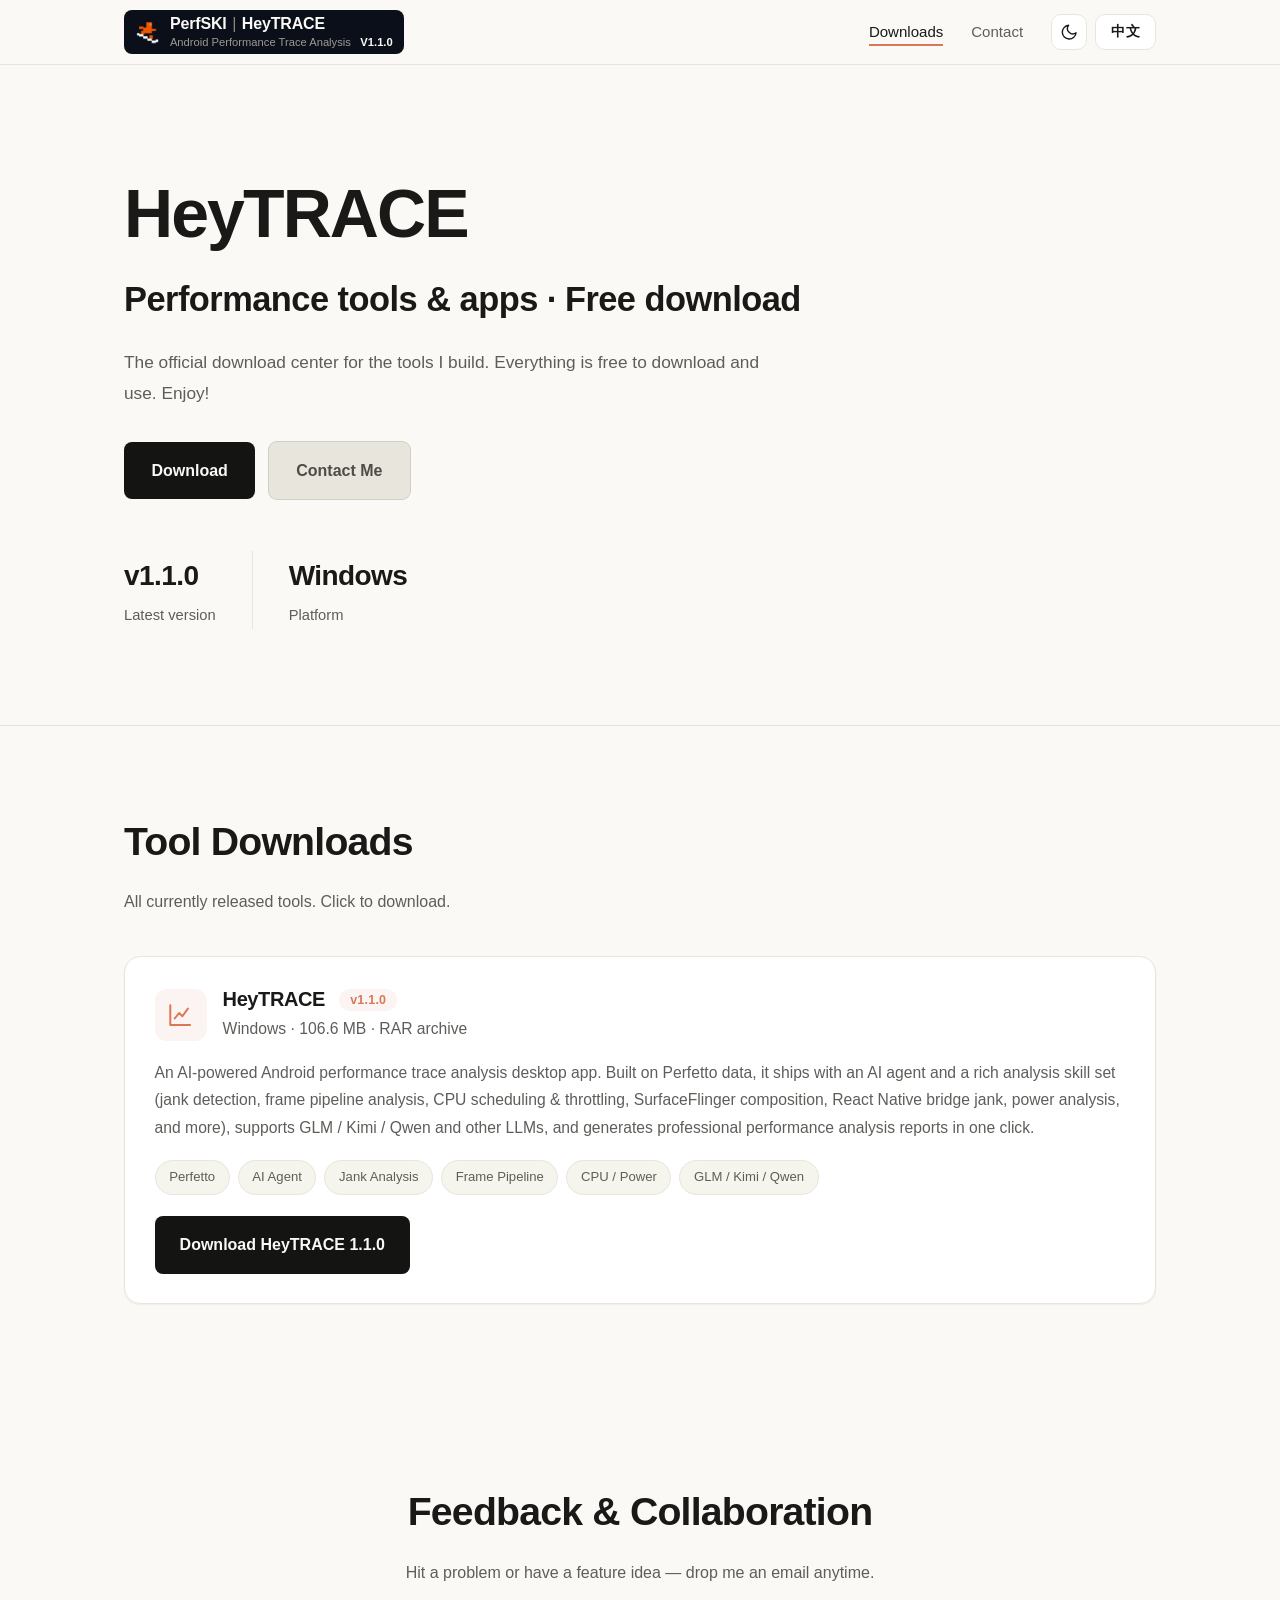
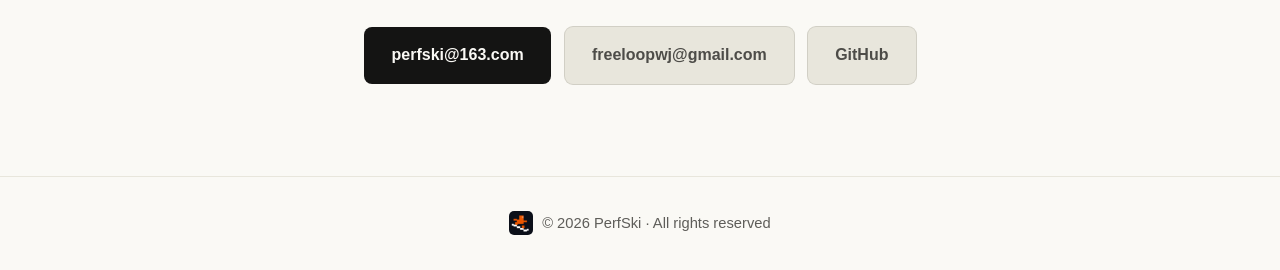
==== commit 190e2d43: "Trim collaboration wording from contact description" ====
--- a/index.html
+++ b/index.html
@@ -3,11 +3,11 @@
 <head>
   <meta charset="UTF-8">
   <meta name="viewport" content="width=device-width, initial-scale=1.0">
-  <title data-i18n="meta.title">HeyTRACE — 工具下载</title>
+  <title data-i18n="meta.title">HeyTRACE</title>
   <meta name="description" data-i18n-content="meta.description"
         content="PerfSki 工具下载中心：HeyTRACE 等自研工具与应用，免费下载">
   <meta property="og:type" content="website">
-  <meta property="og:title" data-i18n-content="meta.title" content="HeyTRACE — 工具下载">
+  <meta property="og:title" data-i18n-content="meta.title" content="HeyTRACE">
   <meta property="og:description" data-i18n-content="meta.description"
         content="PerfSki 工具下载中心：HeyTRACE 等自研工具与应用，免费下载">
   <meta name="theme-color" content="#faf9f5">
@@ -139,7 +139,7 @@
       <div class="container contact-box reveal">
         <h2 class="section-title" data-i18n="contact.title">反馈与合作</h2>
         <p class="section-desc" data-i18n="contact.desc">
-          使用中遇到问题、有功能建议或想合作，欢迎给我发邮件
+          使用中遇到问题、有功能建议，欢迎给我发邮件
         </p>
         <div class="contact-actions">
           <a class="btn btn-primary" href="mailto:perfski@163.com">perfski@163.com</a>
@@ -165,7 +165,7 @@
     </div>
   </footer>
 
-  <script src="js/translations.js?v=8"></script>
+  <script src="js/translations.js?v=10"></script>
   <script src="js/main.js?v=7"></script>
 </body>
 </html>
